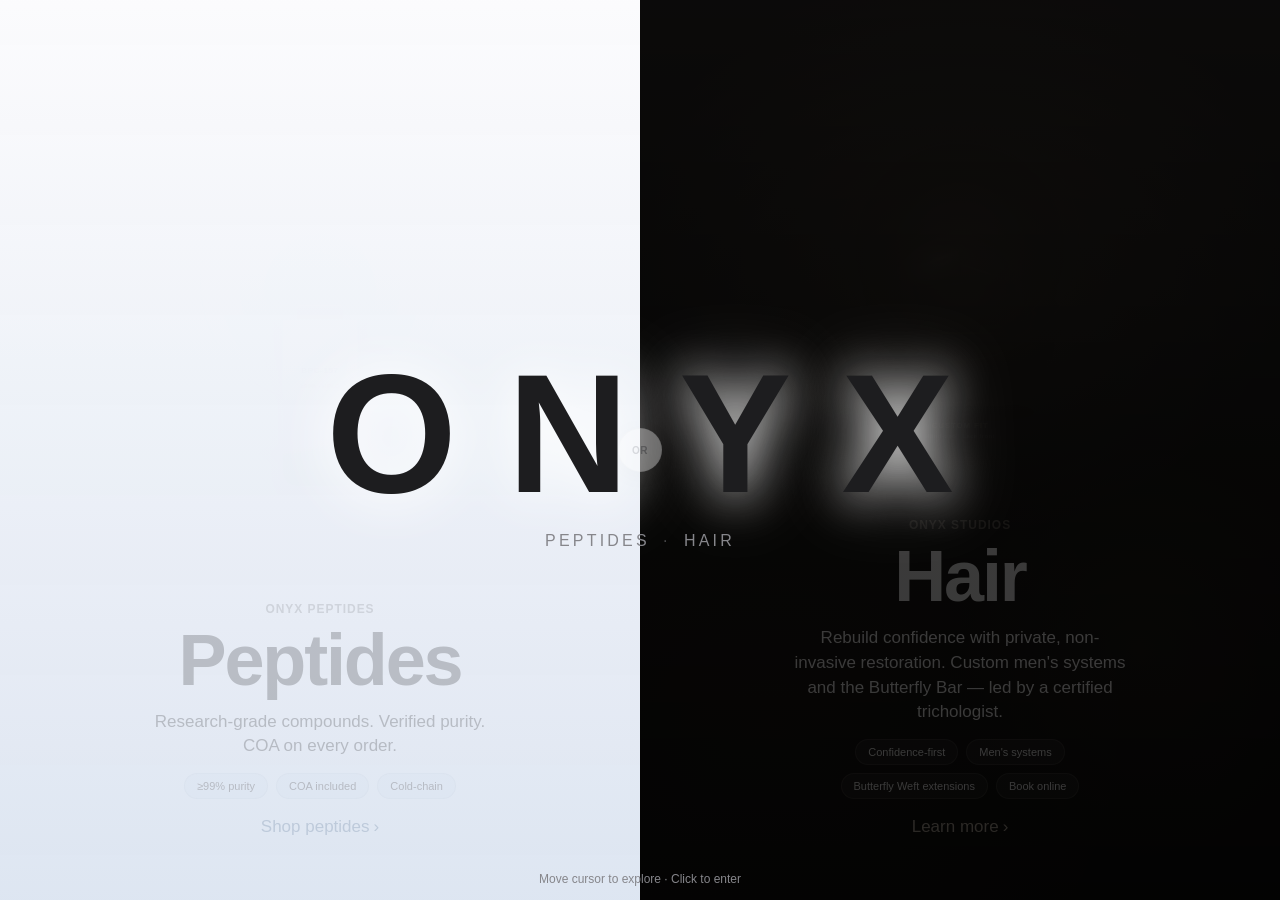
==== index.html @ 54f0aacf "Add files via upload" ====
<!DOCTYPE html>
<html lang="en">
<head>
  <meta charset="UTF-8">
  <meta name="viewport" content="width=device-width, initial-scale=1.0, viewport-fit=cover">
  <title>ONYX — Peptides &amp; Hair Restoration</title>
  <meta name="description" content="Choose your path — pharmaceutical-grade research peptides or private hair restoration at Onyx Studios.">
  <link rel="stylesheet" href="css/gateway.css?v=2">
  <link rel="stylesheet" href="css/mobile-device.css?v=1">
  <link rel="icon" href="data:image/svg+xml,<svg xmlns='http://www.w3.org/2000/svg' viewBox='0 0 100 100'><text y='.9em' font-size='90'>✦</text></svg>">
</head>
<body class="gateway-body">
  <main class="renova-gateway" id="renovaGateway">
    <a href="peptides.html" class="gateway-panel gateway-panel-peptides" data-side="peptides">
      <div class="gateway-panel-bg" aria-hidden="true"></div>
      <div class="gateway-panel-veil" aria-hidden="true"></div>

      <div class="gateway-stage">
        <div class="gateway-product gateway-product-vial">
          <div class="gp-glow gp-glow-blue"></div>
          <div class="gp-orbit gp-orbit-blue"></div>
          <div class="gp-float">
            <div class="gp-vial">
              <div class="gp-vial-cap"></div>
              <div class="gp-vial-body">
                <span class="gp-vial-label">BPC-157</span>
                <span class="gp-vial-sub">≥99% · HPLC</span>
                <div class="gp-vial-fill"></div>
              </div>
            </div>
            <div class="gp-vial gp-vial-ghost" aria-hidden="true">
              <div class="gp-vial-cap"></div>
              <div class="gp-vial-body"><div class="gp-vial-fill"></div></div>
            </div>
          </div>
          <div class="gp-pedestal"></div>
        </div>
      </div>

      <div class="gateway-panel-inner">
        <p class="gateway-eyebrow">ONYX Peptides</p>
        <h1 class="gateway-title">Peptides</h1>
        <p class="gateway-desc">Research-grade compounds. Verified purity. COA on every order.</p>
        <ul class="gateway-preview">
          <li>≥99% purity</li>
          <li>COA included</li>
          <li>Cold-chain</li>
        </ul>
        <span class="gateway-cta">Shop peptides <span class="gateway-cta-arrow">›</span></span>
      </div>
    </a>

    <a href="studios.html" class="gateway-panel gateway-panel-hair" data-side="hair">
      <div class="gateway-panel-bg" aria-hidden="true"></div>
      <div class="gateway-panel-veil" aria-hidden="true"></div>

      <div class="gateway-stage">
        <div class="gateway-product gateway-product-hair">
          <div class="gp-glow gp-glow-warm"></div>
          <div class="gp-orbit gp-orbit-warm"></div>
          <div class="gp-float">
            <div class="gp-hair-sculpt">
              <div class="gp-hs-aura" aria-hidden="true"></div>
              <div class="gp-hs-crown">
                <span class="gp-hs-part"></span>
                <span class="gp-hs-strand gp-hs-strand-1"></span>
                <span class="gp-hs-strand gp-hs-strand-2"></span>
                <span class="gp-hs-strand gp-hs-strand-3"></span>
                <span class="gp-hs-highlight"></span>
              </div>
              <div class="gp-hs-sheen"></div>
              <div class="gp-hs-fall">
                <span class="gp-hs-wave"></span>
              </div>
              <div class="gp-hs-lace"></div>
              <span class="gp-hs-label">Custom fit</span>
              <span class="gp-hs-sub">Hand-tied · Lace front</span>
            </div>
            <div class="gp-hair-sculpt gp-hair-sculpt-ghost" aria-hidden="true">
              <div class="gp-hs-crown">
                <span class="gp-hs-strand gp-hs-strand-1"></span>
              </div>
              <div class="gp-hs-fall"></div>
            </div>
          </div>
          <div class="gp-pedestal gp-pedestal-dark"></div>
        </div>
      </div>

      <div class="gateway-panel-inner">
        <p class="gateway-eyebrow">Onyx Studios</p>
        <h1 class="gateway-title">Hair</h1>
        <p class="gateway-desc">Rebuild confidence with private, non-invasive restoration. Custom men's systems and the Butterfly Bar — led by a certified trichologist.</p>
        <ul class="gateway-preview gateway-preview-hair">
          <li>Confidence-first</li>
          <li>Men's systems</li>
          <li>Butterfly Weft extensions</li>
          <li>Book online</li>
        </ul>
        <span class="gateway-cta">Learn more <span class="gateway-cta-arrow">›</span></span>
      </div>
    </a>
  </main>

  <div class="gateway-hero-center">
    <a href="index.html" class="gateway-logo-hero" aria-label="ONYX Home">ONYX</a>
    <p class="gateway-hero-sub">Peptides <span>·</span> Hair</p>
  </div>

  <div class="gateway-split-line" aria-hidden="true"></div>
  <div class="gateway-divider" aria-hidden="true"><span>or</span></div>
  <div class="gateway-swipe-cues" aria-hidden="true">
    <span class="gateway-swipe-cue gateway-swipe-cue-peptides">Peptides</span>
    <span class="gateway-swipe-cue gateway-swipe-cue-hair">Hair</span>
  </div>
  <p class="gateway-hint gateway-hint-desktop">Move cursor to explore · Click to enter</p>
  <p class="gateway-hint gateway-hint-touch">Swipe toward Peptides or Hair to open</p>

  <script src="js/gateway.js?v=2"></script>
</body>
</html>
---- css/gateway.css ----
/* Onyx gateway — Apple-style product picker */
*, *::before, *::after { box-sizing: border-box; margin: 0; padding: 0; }

html, body {
  height: 100%;
  overflow: hidden;
  overscroll-behavior: none;
}

body {
  font-family: -apple-system, BlinkMacSystemFont, "SF Pro Display", "Helvetica Neue", Arial, sans-serif;
  -webkit-font-smoothing: antialiased;
  background: #f5f5f7;
  color: #1d1d1f;
}

a { color: inherit; text-decoration: none; }
ul { list-style: none; }

:root {
  --ease-spring: cubic-bezier(0.34, 1.25, 0.64, 1);
  --ease-out: cubic-bezier(0.22, 1, 0.36, 1);
  --dur-panel: 0.75s;
  --blue: #0071e3;
  --hair-accent: #c9a87c;
}

/* ---- Center hero (main focus) — position driven by JS ---- */
.gateway-hero-center {
  position: fixed;
  left: 50%;
  top: 50%;
  transform: translate(-50%, -50%);
  z-index: 30;
  text-align: center;
  pointer-events: none;
  will-change: left, top, transform, opacity;
}

.gateway-hero-center.is-in-panel .gateway-logo-hero {
  pointer-events: none;
}

.gateway-logo-hero {
  display: block;
  pointer-events: auto;
  font-size: clamp(72px, 18vw, 168px);
  font-weight: 700;
  letter-spacing: 0.3em;
  text-indent: 0.3em;
  color: #1d1d1f;
  line-height: 1;
  text-shadow:
    0 2px 48px rgba(255, 255, 255, 0.95),
    0 0 80px rgba(255, 255, 255, 0.5);
  transition: letter-spacing 0.5s var(--ease-out), color 0.4s;
}

.gateway-logo-hero:hover {
  letter-spacing: 0.32em;
  text-indent: 0.32em;
}

.gateway-hero-sub {
  margin-top: 14px;
  font-size: clamp(13px, 1.6vw, 16px);
  font-weight: 500;
  letter-spacing: 0.2em;
  text-transform: uppercase;
  color: #86868b;
  transition: opacity 0.35s var(--ease-out), transform 0.45s var(--ease-out);
}

.gateway-hero-sub span {
  margin: 0 0.35em;
  opacity: 0.5;
}

.gateway-hero-center.is-in-hair .gateway-logo-hero {
  color: rgba(245, 245, 247, 0.55);
  text-shadow: 0 2px 32px rgba(0, 0, 0, 0.35);
}

/* ---- Split grid — width driven by --split via JS ---- */
.renova-gateway {
  --split: 0.5;
  --p-focus: 0;
  --h-focus: 0;
  --focus: 0;
  display: grid;
  grid-template-columns: 50fr 50fr;
  height: 100vh;
  height: 100dvh;
  width: 100%;
  touch-action: pan-x pan-y;
}

.renova-gateway.is-touch-ui {
  touch-action: none;
}

.renova-gateway.is-swiping,
.renova-gateway.is-navigating {
  touch-action: none;
}

.gateway-panel {
  position: relative;
  z-index: 1;
  display: flex;
  flex-direction: column;
  height: 100%;
  overflow: hidden;
  cursor: pointer;
  outline: none;
}

/* Panel backgrounds — product-profile palettes */
.gateway-panel-bg {
  position: absolute;
  inset: 0;
  transition: opacity 0.55s ease, filter 0.55s ease;
  overflow: hidden;
}

.gateway-panel-peptides .gateway-panel-bg {
  background: linear-gradient(180deg, #fbfbfd 0%, #f0f4fa 55%, #e8eef8 100%);
}

.gateway-panel-hair .gateway-panel-bg {
  background:
    radial-gradient(ellipse 90% 55% at 50% 28%, rgba(201, 168, 124, 0.1) 0%, transparent 58%),
    radial-gradient(ellipse 55% 45% at 78% 72%, rgba(90, 74, 58, 0.14) 0%, transparent 52%),
    linear-gradient(180deg, #2a2624 0%, #1d1b19 50%, #141210 100%);
}

.gateway-panel-hair .gateway-panel-bg::after {
  content: '';
  position: absolute;
  inset: 0;
  background: radial-gradient(circle at 20% 80%, rgba(201, 168, 124, 0.04) 0%, transparent 42%);
  pointer-events: none;
}

/* Tint veil — clears proportionally with cursor focus */
.gateway-panel-veil {
  position: absolute;
  inset: 0;
  z-index: 6;
  pointer-events: none;
}

.gateway-panel-peptides .gateway-panel-veil {
  background: linear-gradient(180deg, rgba(251, 251, 253, 0.94) 0%, rgba(220, 228, 240, 0.9) 100%);
}

.gateway-panel-hair .gateway-panel-veil {
  background: linear-gradient(180deg, rgba(0, 0, 0, 0.72) 0%, rgba(0, 0, 0, 0.82) 100%);
}

/* Panel reveal — proportional to cursor position */
.gateway-panel-peptides .gateway-panel-veil {
  opacity: calc(1 - var(--p-focus, 0) + var(--h-focus, 0) * 0.92);
  transition: opacity 0.22s ease-out;
}

.gateway-panel-hair .gateway-panel-veil {
  opacity: calc(1 - var(--h-focus, 0) + var(--p-focus, 0) * 0.92);
  transition: opacity 0.22s ease-out;
}

.gateway-panel-peptides .gateway-stage,
.gateway-panel-peptides .gateway-panel-inner {
  opacity: calc(0.22 + 0.78 * var(--p-focus, 0));
  filter: saturate(calc(0.3 + 0.7 * var(--p-focus, 0))) blur(calc(0.6px * (1 - var(--p-focus, 0))));
  transition: opacity 0.18s ease-out, filter 0.22s ease-out, transform 0.22s var(--ease-out);
}

.gateway-panel-hair .gateway-stage,
.gateway-panel-hair .gateway-panel-inner {
  opacity: calc(0.22 + 0.78 * var(--h-focus, 0));
  filter: saturate(calc(0.3 + 0.7 * var(--h-focus, 0))) blur(calc(0.6px * (1 - var(--h-focus, 0))));
  transition: opacity 0.18s ease-out, filter 0.22s ease-out, transform 0.22s var(--ease-out);
}

.gateway-panel-peptides .gateway-panel-inner {
  transform: translateY(calc(-6px * var(--p-focus, 0)));
}

.gateway-panel-hair .gateway-panel-inner {
  transform: translateY(calc(-6px * var(--h-focus, 0)));
}

/* ---- Product stage (Apple hero placement) ---- */
.gateway-stage {
  position: relative;
  flex: 1;
  display: flex;
  align-items: center;
  justify-content: center;
  min-height: 0;
  padding: 48px 24px 0;
  z-index: 2;
}

.gateway-product {
  position: relative;
  width: min(320px, 70%);
  height: min(340px, 55vh);
  display: flex;
  align-items: flex-end;
  justify-content: center;
  will-change: transform, opacity;
}

.gateway-panel-peptides .gateway-product {
  opacity: calc(0.55 + 0.45 * var(--p-focus, 0));
  transition: opacity 0.2s ease-out;
}

.gateway-panel-hair .gateway-product {
  opacity: calc(0.55 + 0.45 * var(--h-focus, 0));
  transition: opacity 0.2s ease-out;
}

/* Glow + orbit */
.gp-glow {
  position: absolute;
  left: 50%;
  top: 42%;
  transform: translate(-50%, -50%);
  width: 260px;
  height: 260px;
  border-radius: 50%;
  pointer-events: none;
  transition: transform 0.6s var(--ease-spring), opacity 0.4s;
}

.gp-glow-blue {
  background: radial-gradient(circle, rgba(0, 113, 227, 0.18) 0%, transparent 68%);
}

.gp-glow-warm {
  background: radial-gradient(circle, rgba(201, 168, 124, 0.2) 0%, rgba(90, 74, 58, 0.08) 40%, transparent 72%);
}

.gp-orbit {
  position: absolute;
  left: 50%;
  top: 40%;
  transform: translate(-50%, -50%);
  width: 240px;
  height: 240px;
  border-radius: 50%;
  pointer-events: none;
  transition: transform 0.8s var(--ease-out), opacity 0.4s;
}

.gp-orbit-blue {
  border: 1px solid rgba(0, 113, 227, 0.1);
}

.gp-orbit-warm {
  border: 1px solid rgba(201, 168, 124, 0.14);
}

.gateway-product-hair .gp-orbit-warm::after {
  content: '';
  position: absolute;
  inset: 18px;
  border-radius: 50%;
  border: 1px solid rgba(201, 168, 124, 0.06);
}

.is-panel-hot .gp-orbit {
  animation: gpSpin 24s linear infinite;
}

@keyframes gpSpin {
  to { transform: translate(-50%, -50%) rotate(360deg); }
}

.gp-float {
  position: relative;
  z-index: 2;
  animation: gpFloat 5s ease-in-out infinite;
}

.is-panel-hot .gp-float {
  animation-duration: 4s;
}

@keyframes gpFloat {
  0%, 100% { transform: translateY(0); }
  50% { transform: translateY(-14px); }
}

/* Pedestal shadow — Apple product stand */
.gp-pedestal {
  position: absolute;
  bottom: 8%;
  left: 50%;
  transform: translateX(-50%);
  width: 55%;
  height: 12px;
  border-radius: 50%;
  background: radial-gradient(ellipse, rgba(0, 0, 0, 0.14) 0%, transparent 72%);
  filter: blur(4px);
  transition: transform 0.6s var(--ease-spring), opacity 0.4s;
}

.gp-pedestal-dark {
  background: radial-gradient(ellipse, rgba(0, 0, 0, 0.55) 0%, transparent 72%);
}

.is-panel-hot .gp-pedestal {
  transform: translateX(-50%) scale(1.15);
}

/* ---- Peptide vial product ---- */
.gp-vial {
  position: relative;
  margin: 0 auto;
}

.gp-vial-cap {
  width: 46px;
  height: 14px;
  margin: 0 auto;
  border-radius: 4px 4px 0 0;
  background: linear-gradient(180deg, #e8e8ed, #b8b8be);
  box-shadow: inset 0 1px 0 rgba(255, 255, 255, 0.8);
}

.gp-vial-body {
  position: relative;
  width: 76px;
  height: 168px;
  margin: 0 auto;
  border-radius: 0 0 14px 14px;
  background: linear-gradient(135deg, rgba(255, 255, 255, 0.97), rgba(245, 248, 255, 0.85));
  border: 1px solid rgba(0, 0, 0, 0.06);
  box-shadow:
    0 24px 48px rgba(0, 50, 120, 0.12),
    0 8px 20px rgba(0, 0, 0, 0.06),
    inset 0 1px 0 rgba(255, 255, 255, 1);
  overflow: hidden;
}

.gp-vial-label {
  position: absolute;
  top: 28%;
  left: 50%;
  transform: translateX(-50%);
  font-size: 8px;
  font-weight: 700;
  letter-spacing: 0.08em;
  color: var(--blue);
  white-space: nowrap;
}

.gp-vial-sub {
  position: absolute;
  top: 38%;
  left: 50%;
  transform: translateX(-50%);
  font-size: 6px;
  font-weight: 600;
  letter-spacing: 0.04em;
  color: #86868b;
  white-space: nowrap;
}

.gp-vial-fill {
  position: absolute;
  bottom: 0;
  left: 0;
  right: 0;
  height: 52%;
  background: linear-gradient(180deg, rgba(0, 113, 227, 0.25), rgba(0, 113, 227, 0.55));
  border-radius: 0 0 13px 13px;
}

.gp-vial-ghost {
  position: absolute;
  top: 12px;
  right: -48px;
  transform: scale(0.72) rotate(8deg);
  opacity: 0.45;
  filter: blur(0.3px);
}

/* ---- Hair sculpt (CSS — blends into dark panel like vial on light) ---- */
.gp-hair-sculpt {
  position: relative;
  width: 176px;
  height: 210px;
  margin: 0 auto;
  transition: transform 0.65s var(--ease-spring);
}

.is-panel-hot .gp-hair-sculpt:not(.gp-hair-sculpt-ghost) {
  transform: translateY(-8px);
}

.gp-hs-aura {
  position: absolute;
  left: 50%;
  top: 42%;
  width: 200px;
  height: 160px;
  transform: translate(-50%, -50%);
  border-radius: 50%;
  background: radial-gradient(ellipse, rgba(201, 168, 124, 0.08) 0%, transparent 68%);
  pointer-events: none;
}

.gp-hs-crown {
  position: relative;
  z-index: 2;
  width: 136px;
  height: 100px;
  margin: 0 auto;
  border-radius: 50% 50% 46% 46% / 58% 58% 42% 42%;
  background:
    radial-gradient(ellipse 70% 50% at 28% 20%, rgba(201, 168, 124, 0.26) 0%, transparent 55%),
    radial-gradient(ellipse 55% 40% at 72% 28%, rgba(120, 95, 70, 0.18) 0%, transparent 60%),
    radial-gradient(ellipse 100% 90% at 50% 55%, rgba(74, 60, 48, 0.42) 0%, rgba(42, 34, 28, 0.2) 50%, transparent 94%);
  box-shadow: 0 22px 48px rgba(0, 0, 0, 0.14);
  overflow: visible;
}

.gp-hs-part {
  position: absolute;
  top: 14%;
  left: 50%;
  width: 1px;
  height: 42%;
  transform: translateX(-50%);
  background: linear-gradient(180deg, rgba(0, 0, 0, 0.28) 0%, rgba(0, 0, 0, 0.08) 70%, transparent 100%);
  opacity: 0.55;
}

.gp-hs-strand {
  position: absolute;
  border-radius: 50%;
  pointer-events: none;
}

.gp-hs-strand-1 {
  top: 22%;
  left: 18%;
  width: 48px;
  height: 3px;
  background: linear-gradient(90deg, transparent, rgba(201, 168, 124, 0.22), transparent);
  transform: rotate(-22deg);
}

.gp-hs-strand-2 {
  top: 34%;
  right: 16%;
  width: 56px;
  height: 2px;
  background: linear-gradient(90deg, transparent, rgba(255, 255, 255, 0.1), transparent);
  transform: rotate(18deg);
}

.gp-hs-strand-3 {
  top: 48%;
  left: 22%;
  width: 64px;
  height: 2px;
  background: linear-gradient(90deg, transparent, rgba(90, 74, 58, 0.35), transparent);
  transform: rotate(-8deg);
}

.gp-hs-highlight {
  position: absolute;
  top: 12%;
  left: 22%;
  width: 44px;
  height: 22px;
  border-radius: 50%;
  background: radial-gradient(ellipse, rgba(255, 255, 255, 0.16) 0%, transparent 72%);
  transform: rotate(-14deg);
}

.gp-hs-sheen {
  position: absolute;
  z-index: 3;
  top: 20px;
  left: 30px;
  width: 58px;
  height: 30px;
  border-radius: 50%;
  background: radial-gradient(ellipse, rgba(255, 255, 255, 0.15) 0%, transparent 72%);
  transform: rotate(-16deg);
  pointer-events: none;
}

.gp-hs-fall {
  position: relative;
  z-index: 1;
  width: 122px;
  height: 92px;
  margin: -20px auto 0;
  border-radius: 0 0 50% 50% / 0 0 62% 62%;
  background:
    linear-gradient(180deg, rgba(61, 50, 40, 0.32) 0%, rgba(42, 34, 28, 0.16) 40%, transparent 100%);
  filter: blur(0.5px);
  overflow: visible;
}

.gp-hs-wave {
  position: absolute;
  left: 50%;
  top: 18%;
  width: 80%;
  height: 2px;
  transform: translateX(-50%);
  border-radius: 50%;
  background: linear-gradient(90deg, transparent, rgba(201, 168, 124, 0.2), transparent);
  opacity: 0.7;
}

.gp-hs-fall::before,
.gp-hs-fall::after {
  content: '';
  position: absolute;
  bottom: 10px;
  width: 40px;
  height: 76px;
  border-radius: 50%;
  background: linear-gradient(180deg, rgba(90, 74, 58, 0.24) 0%, rgba(61, 50, 40, 0.08) 45%, transparent 90%);
}

.gp-hs-fall::before {
  left: 6px;
  transform: rotate(8deg);
}

.gp-hs-fall::after {
  right: 6px;
  transform: rotate(-8deg);
}

.gp-hs-lace {
  position: relative;
  z-index: 2;
  width: 108px;
  height: 6px;
  margin: -6px auto 0;
  border-radius: 50%;
  background: linear-gradient(180deg, rgba(201, 168, 124, 0.35), rgba(90, 74, 58, 0.15));
  opacity: 0.55;
  filter: blur(0.3px);
}

.gp-hs-lace::after {
  content: '';
  position: absolute;
  inset: 1px 10px;
  border-radius: 50%;
  border: 1px solid rgba(255, 255, 255, 0.06);
}

.gp-hs-label {
  display: block;
  margin-top: 14px;
  font-size: 8px;
  font-weight: 700;
  letter-spacing: 0.1em;
  text-transform: uppercase;
  text-align: center;
  color: var(--hair-accent);
  opacity: 0.85;
}

.gp-hs-sub {
  display: block;
  margin-top: 3px;
  font-size: 6px;
  font-weight: 600;
  letter-spacing: 0.06em;
  text-align: center;
  color: rgba(245, 245, 247, 0.45);
}

.gp-hair-sculpt-ghost {
  position: absolute;
  top: 14px;
  right: -50px;
  transform: scale(0.7) rotate(10deg);
  opacity: 0.34;
  filter: blur(0.5px);
  pointer-events: none;
}

.gp-hair-sculpt-ghost .gp-hs-crown {
  background:
    radial-gradient(ellipse 100% 90% at 50% 55%, rgba(61, 50, 40, 0.38) 0%, transparent 84%);
  box-shadow: none;
}

.gp-hair-sculpt-ghost .gp-hs-strand-1 {
  opacity: 0.5;
}

.gp-hair-sculpt-ghost .gp-hs-fall {
  opacity: 0.55;
}

.is-panel-hot .gp-hs-crown {
  background:
    radial-gradient(ellipse 70% 50% at 28% 20%, rgba(201, 168, 124, 0.32) 0%, transparent 55%),
    radial-gradient(ellipse 55% 40% at 72% 28%, rgba(120, 95, 70, 0.22) 0%, transparent 60%),
    radial-gradient(ellipse 100% 90% at 50% 55%, rgba(74, 60, 48, 0.48) 0%, rgba(42, 34, 28, 0.22) 50%, transparent 94%);
}

.is-panel-hot .gp-hs-lace {
  opacity: 0.72;
}

/* ---- Copy block (Apple product card) ---- */
.gateway-panel-inner {
  position: relative;
  z-index: 7;
  padding: 16px clamp(24px, 5vw, 56px) clamp(36px, 7vh, 64px);
  text-align: center;
}

.gateway-panel-peptides .gateway-panel-inner { color: #1d1d1f; }
.gateway-panel-hair .gateway-panel-inner { color: #f5f5f7; }

.gateway-panel-peptides .gateway-title {
  font-size: clamp(40px, calc(6vw + 1vw * var(--p-focus, 0)), 72px);
  opacity: calc(1 - 0.5 * var(--h-focus, 0));
}

.gateway-panel-hair .gateway-title {
  font-size: clamp(40px, calc(6vw + 1vw * var(--h-focus, 0)), 72px);
  opacity: calc(1 - 0.5 * var(--p-focus, 0));
}

.gateway-panel-peptides .gateway-desc,
.gateway-panel-peptides .gateway-preview,
.gateway-panel-peptides .gateway-cta {
  opacity: calc(1 - var(--h-focus, 0));
  transform: translateY(calc(12px * var(--h-focus, 0)));
}

.gateway-panel-hair .gateway-desc,
.gateway-panel-hair .gateway-preview,
.gateway-panel-hair .gateway-cta {
  opacity: calc(1 - var(--p-focus, 0));
  transform: translateY(calc(12px * var(--p-focus, 0)));
}

.gateway-panel-peptides .gateway-cta-arrow {
  transform: translateX(calc(5px * var(--p-focus, 0)));
}

.gateway-panel-hair .gateway-cta-arrow {
  transform: translateX(calc(5px * var(--h-focus, 0)));
}

.gateway-eyebrow {
  font-size: 12px;
  font-weight: 600;
  letter-spacing: 0.08em;
  text-transform: uppercase;
  opacity: 0.55;
  margin-bottom: 8px;
}

.gateway-title {
  font-weight: 700;
  letter-spacing: -0.03em;
  line-height: 1;
  margin-bottom: 0;
}

.gateway-desc {
  font-size: clamp(14px, 1.6vw, 17px);
  line-height: 1.45;
  opacity: 0.72;
  max-width: 340px;
  margin: 14px auto 14px;
}

.gateway-preview {
  display: flex;
  flex-wrap: wrap;
  justify-content: center;
  gap: 8px;
  margin-bottom: 18px;
}

.gateway-preview li {
  font-size: 11px;
  font-weight: 500;
  padding: 6px 12px;
  border-radius: 980px;
  transition: transform 0.4s var(--ease-spring), background 0.3s;
}

.gateway-panel-peptides .gateway-preview li {
  background: rgba(0, 113, 227, 0.08);
  color: #1d1d1f;
  border: 1px solid rgba(0, 113, 227, 0.12);
}

.gateway-panel-hair .gateway-preview li {
  background: rgba(255, 255, 255, 0.06);
  color: #f5f5f7;
  border: 1px solid rgba(201, 168, 124, 0.16);
}

.gateway-panel-hair .gateway-eyebrow {
  color: rgba(201, 168, 124, 0.75);
  opacity: calc(0.55 + 0.45 * var(--h-focus, 0));
}

.gateway-preview-hair {
  max-width: 360px;
  margin-left: auto;
  margin-right: auto;
}

.gateway-cta {
  display: inline-flex;
  align-items: center;
  gap: 4px;
  font-size: 17px;
  font-weight: 500;
  transition: gap 0.35s var(--ease-spring), color 0.3s;
}

.gateway-panel-peptides .gateway-cta { color: var(--blue); }
.gateway-panel-hair .gateway-cta { color: var(--hair-accent); }

.gateway-cta-arrow {
  display: inline-block;
  transition: transform 0.35s var(--ease-spring);
}

.gateway-panel-peptides .gateway-preview li {
  transform: scale(calc(1 + 0.04 * var(--p-focus, 0)));
}

.gateway-panel-hair .gateway-preview li {
  transform: scale(calc(1 + 0.04 * var(--h-focus, 0)));
}

.gateway-preview-hair li:nth-child(1) { transition-delay: calc(0.05s * var(--h-focus, 0)); }
.gateway-preview-hair li:nth-child(2) { transition-delay: calc(0.09s * var(--h-focus, 0)); }
.gateway-preview-hair li:nth-child(3) { transition-delay: calc(0.13s * var(--h-focus, 0)); }
.gateway-preview-hair li:nth-child(4) { transition-delay: calc(0.17s * var(--h-focus, 0)); }

/* Divider + split */
.gateway-split-line {
  position: fixed;
  left: 50%;
  top: 12%;
  bottom: 12%;
  width: 1px;
  background: rgba(0, 0, 0, 0.06);
  z-index: 28;
  pointer-events: none;
  transform: translateX(-50%);
  will-change: left, top;
}

.gateway-divider {
  position: fixed;
  left: 50%;
  top: 50%;
  transform: translate(-50%, -50%);
  z-index: 29;
  pointer-events: none;
  width: 44px;
  height: 44px;
  border-radius: 50%;
  background: #fff;
  color: #86868b;
  font-size: 10px;
  font-weight: 700;
  text-transform: uppercase;
  letter-spacing: 0.06em;
  display: flex;
  align-items: center;
  justify-content: center;
  box-shadow: 0 4px 24px rgba(0, 0, 0, 0.1);
  border: 1px solid rgba(0, 0, 0, 0.06);
  opacity: 0.35;
  will-change: left, opacity, transform;
}

.gateway-hint {
  position: fixed;
  bottom: 20px;
  left: 50%;
  transform: translateX(-50%);
  z-index: 31;
  font-size: 12px;
  color: #86868b;
  pointer-events: none;
  transition: opacity 0.35s;
  max-width: min(92vw, 360px);
  text-align: center;
}

.gateway-hint-touch {
  display: none;
}

.gateway-swipe-cues {
  display: none;
}

.renova-gateway.is-tracking ~ .gateway-hint,
.renova-gateway.is-swiping ~ .gateway-hint,
.renova-gateway.is-navigating ~ .gateway-hint {
  opacity: 0;
}

.renova-gateway.is-navigating {
  pointer-events: none;
}

.renova-gateway.is-navigating .gateway-panel {
  transition: opacity 0.45s var(--ease-out), filter 0.45s var(--ease-out);
}

.renova-gateway.is-navigating-peptides .gateway-panel-hair,
.renova-gateway.is-navigating-hair .gateway-panel-peptides {
  opacity: 0.15;
  filter: blur(2px);
}

/* ---- Touch phones & tablets ---- */
@media (max-width: 1024px), (hover: none) and (pointer: coarse) {
  .gateway-hint-desktop {
    display: none;
  }

  .gateway-hint-touch {
    display: block;
  }

  .gateway-swipe-cues {
    display: flex;
    position: fixed;
    inset: 0;
    z-index: 27;
    pointer-events: none;
    flex-direction: column;
    justify-content: space-between;
    padding: calc(18px + env(safe-area-inset-top, 0px)) 20px calc(52px + env(safe-area-inset-bottom, 0px));
    transition: opacity 0.35s;
  }

  .gateway-swipe-cue {
    align-self: center;
    font-size: 10px;
    font-weight: 700;
    letter-spacing: 0.14em;
    text-transform: uppercase;
    color: rgba(134, 134, 139, 0.72);
    padding: 8px 14px;
    border-radius: 980px;
    background: rgba(255, 255, 255, 0.72);
    border: 1px solid rgba(0, 0, 0, 0.06);
    backdrop-filter: blur(8px);
    -webkit-backdrop-filter: blur(8px);
  }

  .gateway-swipe-cue-hair {
    color: rgba(201, 168, 124, 0.95);
    background: rgba(20, 18, 16, 0.55);
    border-color: rgba(201, 168, 124, 0.18);
  }

  .renova-gateway.is-tracking ~ .gateway-swipe-cues,
  .renova-gateway.is-swiping ~ .gateway-swipe-cues,
  .renova-gateway.is-navigating ~ .gateway-swipe-cues {
    opacity: 0;
  }
}

@media (min-width: 769px) and (max-width: 1024px) {
  .gateway-swipe-cues {
    flex-direction: row;
    align-items: center;
    padding-left: calc(16px + env(safe-area-inset-left, 0px));
    padding-right: calc(16px + env(safe-area-inset-right, 0px));
    padding-top: 0;
    padding-bottom: calc(48px + env(safe-area-inset-bottom, 0px));
  }

  .gateway-swipe-cue-peptides {
    align-self: center;
    margin-right: auto;
  }

  .gateway-swipe-cue-hair {
    align-self: center;
    margin-left: auto;
  }
}

/* ---- Mobile ---- */
@media (max-width: 768px) {
  .renova-gateway {
    grid-template-columns: 1fr !important;
    grid-template-rows: 50fr 50fr;
  }

  .gateway-hero-center {
    width: 100%;
    padding: 0 20px;
  }

  .gateway-logo-hero {
    font-size: clamp(48px, 14vw, 88px);
    letter-spacing: 0.22em;
    text-indent: 0.22em;
  }

  .gateway-hero-sub {
    margin-top: 10px;
    font-size: 11px;
    letter-spacing: 0.16em;
  }

  .gateway-stage { padding-top: 56px; }

  .gateway-divider {
    width: 36px;
    height: 36px;
    font-size: 9px;
    left: 50% !important;
  }

  .gateway-hint {
    font-size: 11px;
    bottom: 14px;
    padding: 0 16px;
    text-align: center;
  }

  .gateway-split-line {
    left: 10%;
    right: 10%;
    top: 50%;
    width: auto;
    height: 1px;
    transform: translateY(-50%);
  }

  .gp-hair-sculpt {
    transform: scale(0.92);
    transform-origin: center bottom;
  }

  .is-panel-hot .gp-hair-sculpt:not(.gp-hair-sculpt-ghost) {
    transform: scale(0.92) translateY(-6px);
  }

  .gateway-preview-hair {
    max-width: 300px;
    gap: 6px;
  }

  .gateway-preview-hair li {
    font-size: 10px;
    padding: 5px 10px;
  }
}

@media (prefers-reduced-motion: reduce) {
  *, *::before, *::after {
    animation-duration: 0.01ms !important;
    transition-duration: 0.2s !important;
  }
}
---- css/mobile-device.css ----
/* ONYX — iPhone & iPad polish (safe areas, touch, layout) */

:root {
  --safe-top: env(safe-area-inset-top, 0px);
  --safe-right: env(safe-area-inset-right, 0px);
  --safe-bottom: env(safe-area-inset-bottom, 0px);
  --safe-left: env(safe-area-inset-left, 0px);
}

html {
  -webkit-text-size-adjust: 100%;
  text-size-adjust: 100%;
}

body {
  overflow-x: clip;
}

.global-nav {
  padding-top: var(--safe-top);
}

.global-nav .nav-content {
  padding-left: max(22px, var(--safe-left));
  padding-right: max(22px, var(--safe-right));
}

.nav-links.mobile-open {
  top: calc(var(--nav-height) + var(--safe-top));
  padding-bottom: calc(20px + var(--safe-bottom));
  max-height: calc(100dvh - var(--nav-height) - var(--safe-top));
  overflow-y: auto;
  -webkit-overflow-scrolling: touch;
}

.nav-links.mobile-open a,
.nav-hamburger {
  min-height: 44px;
  display: inline-flex;
  align-items: center;
}

.admin-topbar {
  padding-top: calc(10px + var(--safe-top));
  padding-left: max(16px, var(--safe-left));
  padding-right: max(16px, var(--safe-right));
}

.admin-main {
  padding-bottom: calc(40px + var(--safe-bottom));
}

.admin-login-card {
  margin: max(24px, var(--safe-top)) auto max(24px, var(--safe-bottom));
}

.gateway-body {
  min-height: 100dvh;
  height: 100dvh;
}

.renova-gateway {
  min-height: 100dvh;
  height: 100dvh;
}

.gateway-hint {
  bottom: calc(14px + var(--safe-bottom));
}

/* Prevent iOS zoom on input focus */
@media (max-width: 834px) {
  input,
  select,
  textarea,
  .form-field input,
  .form-field select,
  .form-field textarea {
    font-size: 16px !important;
  }
}

/* Touch-friendly controls */
@media (hover: none) and (pointer: coarse) {
  .btn-primary,
  .btn-secondary,
  .admin-nav-item,
  .studio-pos-tab,
  .studio-line-switch-btn,
  .studio-client-tabs .studio-pos-tab,
  .studio-book-line-btn,
  .studio-glass-btn,
  .admin-order-card,
  .studio-client-card,
  .studio-pos-service-card,
  .studio-family-card {
    min-height: 44px;
  }

  .studio-cal-cell,
  .studio-cal-v2-slot {
    min-height: 44px;
  }
}

/* ——— iPad & large phones (≤834px) ——— */
@media (max-width: 834px) {
  .studios-page .studio-hero {
    padding-top: calc(var(--studio-stack-sm) + 8px);
  }

  .studio-line-switch-wrap {
    padding-left: max(var(--studio-gutter), var(--safe-left));
    padding-right: max(var(--studio-gutter), var(--safe-right));
  }

  .studio-line-switch-track {
    width: 100%;
    max-width: none;
  }

  .studio-line-switch-btn {
    padding: 10px 8px;
    font-size: 10px;
    min-height: 40px;
  }

  .hero-ctas {
    width: 100%;
    align-items: stretch;
  }

  .hero-ctas .btn-primary,
  .hero-ctas .link-cta {
    width: 100%;
    justify-content: center;
    text-align: center;
  }

  .studio-portal-grid {
    grid-template-columns: 1fr;
  }

  .studio-portal-dash-head,
  .studio-portal-program-card-head {
    flex-direction: column;
    align-items: stretch;
  }

  .studio-portal-program-head-badges {
    flex-direction: row;
    flex-wrap: wrap;
    align-items: center;
    justify-content: flex-start;
  }

  .studio-portal-root,
  .studio-book-root {
    padding-left: max(0px, var(--safe-left));
    padding-right: max(0px, var(--safe-right));
  }

  .studio-book-root {
    padding-bottom: var(--safe-bottom);
  }

  .studio-client-layout .admin-order-list {
    max-height: 42vh;
  }

  .studio-client-detail-head {
    flex-direction: column;
    align-items: stretch;
  }

  .studio-client-detail-actions {
    width: 100%;
    display: flex;
    flex-wrap: wrap;
    gap: 8px;
  }

  .studio-client-detail-actions .btn-primary,
  .studio-client-detail-actions .btn-secondary {
    flex: 1 1 auto;
    min-width: 120px;
  }

  .studio-client-tabs {
    flex-wrap: nowrap;
    overflow-x: auto;
    -webkit-overflow-scrolling: touch;
    scrollbar-width: none;
    padding-bottom: 4px;
    margin-left: -4px;
    margin-right: -4px;
    padding-left: 4px;
    padding-right: 4px;
  }

  .studio-client-tabs::-webkit-scrollbar {
    display: none;
  }

  .studio-client-tabs .studio-pos-tab {
    flex-shrink: 0;
  }

  .studio-pos-subnav,
  .studio-settings-subnav,
  .crm-subnav {
    flex-wrap: nowrap;
    overflow-x: auto;
    -webkit-overflow-scrolling: touch;
    scrollbar-width: none;
    padding-bottom: 4px;
  }

  .studio-pos-subnav::-webkit-scrollbar,
  .studio-settings-subnav::-webkit-scrollbar {
    display: none;
  }

  .studio-cal-grid-wrap,
  .studio-cal-grid-full {
    max-height: min(62vh, calc(100dvh - 220px));
    overflow-x: auto;
    overflow-y: auto;
    -webkit-overflow-scrolling: touch;
    border-radius: var(--radius-md);
    border: 1px solid var(--apple-gray-2);
  }

  .studio-cal-toolbar {
    flex-wrap: wrap;
    gap: 8px;
  }

  .studio-cal-toolbar-right {
    width: 100%;
    justify-content: flex-start;
  }

  .studio-glass-wizard {
    padding: max(12px, var(--safe-top)) max(12px, var(--safe-right)) max(12px, var(--safe-bottom)) max(12px, var(--safe-left));
    align-items: flex-end;
  }

  .studio-glass-wizard-panel,
  .studio-program-modal-panel.studio-glass-panel {
    width: 100%;
    max-width: none;
    max-height: min(92dvh, calc(100dvh - var(--safe-top) - 24px));
    border-radius: 20px 20px 0 0;
  }

  .studio-glass-wizard-panel-wide {
    max-width: none;
  }

  .admin-split,
  .studio-cloud-panel {
    margin-top: 16px;
  }

  .business-mode-switch {
    width: 100%;
    max-width: 280px;
    margin: 0 auto;
  }
}

/* ——— iPhone (≤480px) ——— */
@media (max-width: 480px) {
  .studio-pos-service-grid {
    grid-template-columns: 1fr;
  }

  .studio-pos-kpi-grid,
  .studio-pos-kpi-grid-ops,
  .studio-client-stats {
    grid-template-columns: 1fr;
  }

  .studio-family-grid {
    grid-template-columns: 1fr;
  }

  .studio-program-adjust-grid,
  .studio-client-program-adjust-grid {
    grid-template-columns: 1fr;
  }

  .studio-portal-card,
  .studio-portal-dashboard {
    padding: 20px 16px;
    border-radius: 16px;
  }

  .admin-topbar-meta {
    display: none;
  }

  .admin-topbar-right {
    gap: 8px;
  }

  .studio-book-progress {
    gap: 4px;
  }

  .studio-book-progress li {
    flex: 1;
    min-width: 0;
    font-size: 8px;
  }

  .studio-inquire-row,
  .studio-glass-fields {
    grid-template-columns: 1fr !important;
  }

  .nav-actions .nav-cta-btn {
    display: none;
  }

  .nav-links.mobile-open .nav-cta-inline {
    display: flex;
    margin-top: 8px;
  }
}

/* ——— iPad landscape / small laptops ——— */
@media (min-width: 835px) and (max-width: 1100px) {
  .studio-pos-layout {
    grid-template-columns: 1fr 280px;
    gap: 16px;
  }

  .studio-cal-v2 {
    min-width: 520px;
  }

  .admin-main {
    padding-left: max(20px, var(--safe-left));
    padding-right: max(20px, var(--safe-right));
  }
}
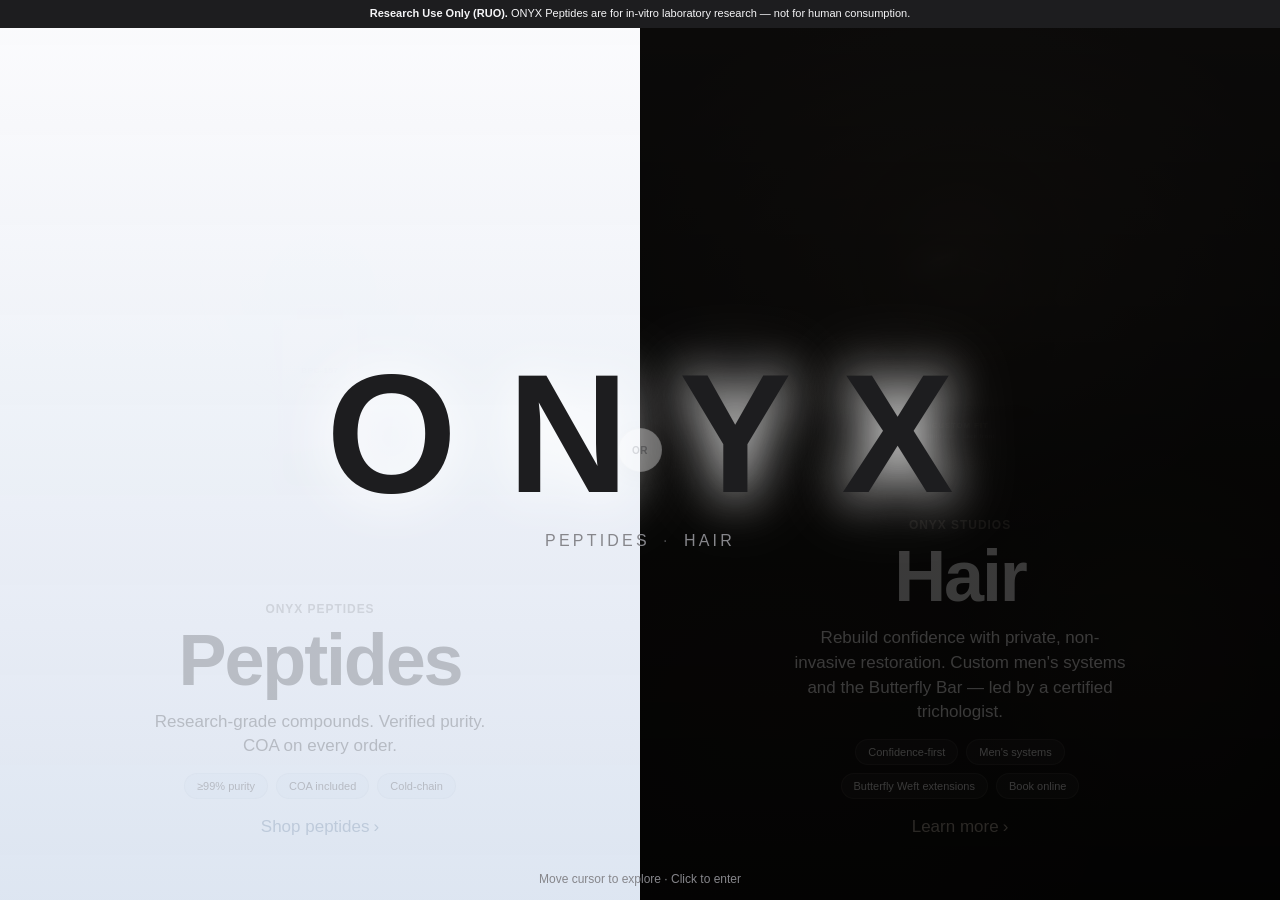
==== commit 1183d537: "Add files via upload" ====
--- a/index.html
+++ b/index.html
@@ -3,13 +3,16 @@
 <head>
   <meta charset="UTF-8">
   <meta name="viewport" content="width=device-width, initial-scale=1.0, viewport-fit=cover">
-  <title>ONYX — Peptides &amp; Hair Restoration</title>
-  <meta name="description" content="Choose your path — pharmaceutical-grade research peptides or private hair restoration at Onyx Studios.">
-  <link rel="stylesheet" href="css/gateway.css?v=2">
+  <title>ONYX — Peptides &amp; Studios</title>
+  <meta name="description" content="Choose your path — high-purity research peptides (RUO) or private hair restoration at Onyx Studios.">
+  <link rel="stylesheet" href="css/gateway.css?v=7">
   <link rel="stylesheet" href="css/mobile-device.css?v=1">
   <link rel="icon" href="data:image/svg+xml,<svg xmlns='http://www.w3.org/2000/svg' viewBox='0 0 100 100'><text y='.9em' font-size='90'>✦</text></svg>">
 </head>
 <body class="gateway-body">
+  <div class="ruo-banner gateway-ruo" role="note">
+    <strong>Research Use Only (RUO).</strong> ONYX Peptides are for in-vitro laboratory research — not for human consumption.
+  </div>
   <main class="renova-gateway" id="renovaGateway">
     <a href="peptides.html" class="gateway-panel gateway-panel-peptides" data-side="peptides">
       <div class="gateway-panel-bg" aria-hidden="true"></div>
@@ -110,12 +113,12 @@
   <div class="gateway-split-line" aria-hidden="true"></div>
   <div class="gateway-divider" aria-hidden="true"><span>or</span></div>
   <div class="gateway-swipe-cues" aria-hidden="true">
-    <span class="gateway-swipe-cue gateway-swipe-cue-peptides">Peptides</span>
-    <span class="gateway-swipe-cue gateway-swipe-cue-hair">Hair</span>
+    <span class="gateway-swipe-cue gateway-swipe-cue-hair">Swipe up · Hair</span>
+    <span class="gateway-swipe-cue gateway-swipe-cue-peptides">Swipe down · Peptides</span>
   </div>
   <p class="gateway-hint gateway-hint-desktop">Move cursor to explore · Click to enter</p>
-  <p class="gateway-hint gateway-hint-touch">Swipe toward Peptides or Hair to open</p>
+  <p class="gateway-hint gateway-hint-touch">Swipe up for Hair · Swipe down for Peptides</p>
 
-  <script src="js/gateway.js?v=2"></script>
+  <script src="js/gateway.js?v=8"></script>
 </body>
 </html>
--- a/css/gateway.css
+++ b/css/gateway.css
@@ -17,10 +17,30 @@
 a { color: inherit; text-decoration: none; }
 ul { list-style: none; }
 
+.gateway-ruo {
+  position: fixed;
+  top: 0;
+  left: 0;
+  right: 0;
+  z-index: 300;
+  padding: 6px 12px;
+  text-align: center;
+  font-size: 11px;
+  line-height: 1.45;
+  color: #f5f5f7;
+  background: #1d1d1f;
+}
+
+.gateway-ruo strong {
+  font-weight: 600;
+}
+
 :root {
   --ease-spring: cubic-bezier(0.34, 1.25, 0.64, 1);
   --ease-out: cubic-bezier(0.22, 1, 0.36, 1);
+  --ease-open: cubic-bezier(0.16, 1, 0.3, 1);
   --dur-panel: 0.75s;
+  --dur-open: 0.82s;
   --blue: #0071e3;
   --hair-accent: #c9a87c;
 }
@@ -95,8 +115,16 @@
   touch-action: pan-x pan-y;
 }
 
-.renova-gateway.is-touch-ui {
+.renova-gateway.is-touch-ui,
+body.gateway-touch {
   touch-action: none;
+  overscroll-behavior: none;
+}
+
+body.gateway-touch .gateway-panel {
+  touch-action: none;
+  -webkit-user-select: none;
+  user-select: none;
 }
 
 .renova-gateway.is-swiping,
@@ -824,18 +852,108 @@
   opacity: 0;
 }
 
+.renova-gateway.is-expanding,
 .renova-gateway.is-navigating {
   pointer-events: none;
 }
 
+.renova-gateway.is-expanding .gateway-panel-veil {
+  transition: opacity 0.28s var(--ease-out);
+}
+
+.renova-gateway.is-expanding-peptides .gateway-panel-hair,
+.renova-gateway.is-expanding-hair .gateway-panel-peptides {
+  opacity: 0.18 !important;
+  filter: blur(5px) saturate(0.75) !important;
+  transition: opacity 0.32s var(--ease-out), filter 0.38s var(--ease-out);
+}
+
+.renova-gateway.is-expanding-peptides .gateway-panel-peptides .gateway-stage,
+.renova-gateway.is-expanding-peptides .gateway-panel-peptides .gateway-panel-inner,
+.renova-gateway.is-expanding-hair .gateway-panel-hair .gateway-stage,
+.renova-gateway.is-expanding-hair .gateway-panel-hair .gateway-panel-inner {
+  transition: transform 0.45s var(--ease-open), opacity 0.35s var(--ease-out);
+}
+
+.renova-gateway.is-navigating .gateway-split-line,
+.renova-gateway.is-navigating .gateway-divider {
+  opacity: 0 !important;
+  transition: opacity 0.35s var(--ease-out), transform 0.45s var(--ease-out);
+}
+
+.renova-gateway.is-navigating .gateway-hero-center {
+  transition: opacity 0.42s var(--ease-out), transform 0.55s var(--ease-open);
+  opacity: 0 !important;
+  transform: translate(-50%, -50%) scale(0.88) !important;
+}
+
 .renova-gateway.is-navigating .gateway-panel {
-  transition: opacity 0.45s var(--ease-out), filter 0.45s var(--ease-out);
+  transition:
+    opacity 0.5s var(--ease-out),
+    filter 0.55s var(--ease-out),
+    transform 0.65s var(--ease-open);
+}
+
+.renova-gateway.is-navigating-peptides .gateway-panel-peptides,
+.renova-gateway.is-navigating-hair .gateway-panel-hair,
+.renova-gateway.is-expanding-peptides .gateway-panel-peptides,
+.renova-gateway.is-expanding-hair .gateway-panel-hair {
+  z-index: 12 !important;
+}
+
+.renova-gateway.is-navigating-peptides .gateway-panel-peptides .gateway-panel-veil,
+.renova-gateway.is-navigating-hair .gateway-panel-hair .gateway-panel-veil {
+  opacity: 0 !important;
+  transition: opacity 0.45s var(--ease-out);
+}
+
+.renova-gateway.is-navigating-peptides .gateway-panel-peptides .gateway-stage,
+.renova-gateway.is-navigating-peptides .gateway-panel-peptides .gateway-panel-inner,
+.renova-gateway.is-navigating-hair .gateway-panel-hair .gateway-stage,
+.renova-gateway.is-navigating-hair .gateway-panel-hair .gateway-panel-inner {
+  opacity: 1 !important;
+  filter: none !important;
+  transform: translateY(0) scale(1.02) !important;
+  transition:
+    opacity 0.5s var(--ease-out),
+    filter 0.55s var(--ease-out),
+    transform 0.7s var(--ease-open);
 }
 
 .renova-gateway.is-navigating-peptides .gateway-panel-hair,
 .renova-gateway.is-navigating-hair .gateway-panel-peptides {
-  opacity: 0.15;
-  filter: blur(2px);
+  opacity: 0 !important;
+  filter: blur(8px) saturate(0.7) !important;
+  transform: scale(0.98);
+  pointer-events: none;
+}
+
+.renova-gateway.is-navigating.is-navigating-ready .gateway-panel-peptides .gateway-panel-bg,
+.renova-gateway.is-navigating.is-navigating-ready .gateway-panel-hair .gateway-panel-bg {
+  transform: scale(1.04);
+  transition: transform 0.8s var(--ease-open);
+}
+
+body.gateway-opening::before {
+  content: '';
+  position: fixed;
+  inset: 0;
+  z-index: 60;
+  opacity: 0;
+  pointer-events: none;
+  transition: opacity 0.45s var(--ease-out);
+}
+
+body.gateway-opening-peptides::before {
+  background: linear-gradient(180deg, #fbfbfd 0%, #f0f4fa 55%, #e8eef8 100%);
+}
+
+body.gateway-opening-hair::before {
+  background: linear-gradient(180deg, #2a2624 0%, #1d1b19 50%, #141210 100%);
+}
+
+body.gateway-opening.gateway-opening-ready::before {
+  opacity: 1;
 }
 
 /* ---- Touch phones & tablets ---- */
@@ -916,6 +1034,8 @@
     grid-template-rows: 50fr 50fr;
   }
 
+
+
   .gateway-hero-center {
     width: 100%;
     padding: 0 20px;
--- a/css/mobile-device.css
+++ b/css/mobile-device.css
@@ -164,46 +164,262 @@
     padding-bottom: var(--safe-bottom);
   }
 
-  .studio-client-layout .admin-order-list {
-    max-height: 42vh;
+  .admin-nav {
+    -webkit-overflow-scrolling: touch;
+    scrollbar-width: none;
+    gap: 6px;
+    mask-image: linear-gradient(90deg, #000 calc(100% - 28px), transparent);
+    -webkit-mask-image: linear-gradient(90deg, #000 calc(100% - 28px), transparent);
+  }
+
+  .admin-nav::-webkit-scrollbar {
+    display: none;
+  }
+
+  .admin-nav-item {
+    padding: 10px 14px;
+    font-size: 13px;
+  }
+
+  .admin-main.admin-main-clinic {
+    padding: 12px 14px calc(24px + var(--safe-bottom));
+    overflow-x: clip;
+  }
+
+  .admin-shell {
+    min-height: 0;
+  }
+
+  /* Clinic clients — master/detail on phone & tablet */
+  .studio-client-layout.is-mobile {
+    display: block;
+    gap: 0;
+  }
+
+  .studio-client-layout.is-mobile[data-mobile-pane="list"] .studio-client-detail,
+  .studio-client-layout.is-mobile[data-mobile-pane="list"] .admin-panel-detail {
+    display: none;
+  }
+
+  .studio-client-layout.is-mobile[data-mobile-pane="detail"] .studio-client-list-panel,
+  .studio-client-layout.is-mobile[data-mobile-pane="add"] .studio-client-list-panel {
+    display: none;
+  }
+
+  .studio-client-layout.is-mobile .studio-client-list-panel,
+  .studio-client-layout.is-mobile .studio-client-detail {
+    border-radius: var(--radius-lg);
+    border: 1px solid var(--apple-gray-2);
+    background: var(--apple-white);
+  }
+
+  .studio-client-layout.is-mobile[data-mobile-pane="list"] .studio-client-list-panel {
+    display: flex;
+    flex-direction: column;
+    max-height: calc(100dvh - 148px - var(--safe-top) - var(--safe-bottom));
+    min-height: 0;
+    overflow: hidden;
+  }
+
+  .studio-client-layout.is-mobile .studio-client-detail {
+    max-height: calc(100dvh - 120px - var(--safe-top) - var(--safe-bottom));
+    overflow-y: auto;
+    -webkit-overflow-scrolling: touch;
+    overscroll-behavior: contain;
+    touch-action: pan-y;
+  }
+
+  .studio-client-layout.is-mobile .studio-client-list-head {
+    position: relative;
+    flex-shrink: 0;
+    z-index: 1;
+    margin: 0;
+    padding: 14px 16px;
+    background: var(--apple-white);
+    border-bottom: 1px solid var(--apple-gray-2);
+  }
+
+  .studio-client-layout.is-mobile .studio-client-list-head h2 {
+    font-size: 20px;
+    font-weight: 700;
+    letter-spacing: -0.02em;
+    margin: 0;
+    display: flex;
+    align-items: center;
+    gap: 8px;
+  }
+
+  .studio-client-count-badge {
+    display: inline-flex;
+    align-items: center;
+    justify-content: center;
+    min-width: 24px;
+    height: 24px;
+    padding: 0 8px;
+    border-radius: 980px;
+    font-size: 12px;
+    font-weight: 700;
+    background: var(--apple-gray-1);
+    color: var(--apple-gray-5);
+    border: 1px solid var(--apple-gray-2);
+  }
+
+  .studio-client-search-wrap {
+    position: relative;
+    flex-shrink: 0;
+    z-index: 1;
+    padding: 10px 16px 12px;
+    background: var(--apple-white);
+    border-bottom: 1px solid var(--apple-gray-2);
+  }
+
+  .studio-client-layout.is-mobile .studio-client-search {
+    width: 100%;
+    min-height: 44px;
+    padding: 10px 14px;
+    border-radius: 12px;
+    border: 1px solid var(--apple-gray-2);
+    background: var(--apple-gray-1);
+  }
+
+  .studio-client-layout.is-mobile .studio-client-order-list {
+    flex: 1 1 auto;
+    min-height: 0;
+    max-height: none;
+    overflow-y: auto;
+    -webkit-overflow-scrolling: touch;
+    overscroll-behavior: contain;
+    overflow-anchor: none;
+    touch-action: pan-y;
+    padding: 8px 12px calc(16px + var(--safe-bottom));
+    gap: 10px;
+  }
+
+  .studio-client-layout.is-mobile .studio-client-card {
+    padding: 14px 16px;
+    border-radius: 14px;
+    border-width: 1px;
+    box-shadow: 0 1px 2px rgba(0, 0, 0, 0.04);
+  }
+
+  .studio-client-layout.is-mobile .studio-client-card.active {
+    border-color: var(--apple-blue);
+    box-shadow: 0 0 0 1px rgba(0, 113, 227, 0.2);
+  }
+
+  .studio-client-layout.is-mobile .admin-order-card-top strong {
+    font-size: 16px;
+  }
+
+  .studio-client-mobile-back {
+    display: inline-flex;
+    align-items: center;
+    gap: 6px;
+    margin: 0 0 12px;
+    padding: 8px 4px 8px 0;
+    border: none;
+    background: none;
+    color: var(--apple-blue);
+    font-size: 15px;
+    font-weight: 600;
+    font-family: var(--font-system);
+    cursor: pointer;
+    min-height: 44px;
+  }
+
+  .studio-client-layout.is-mobile .studio-client-detail {
+    padding: 14px 16px calc(20px + var(--safe-bottom));
   }
 
   .studio-client-detail-head {
     flex-direction: column;
     align-items: stretch;
+    gap: 14px;
+    margin-bottom: 12px;
+  }
+
+  .studio-client-detail-meta {
+    font-size: 13px;
+    line-height: 1.45;
+    word-break: break-word;
   }
 
   .studio-client-detail-actions {
     width: 100%;
-    display: flex;
-    flex-wrap: wrap;
-    gap: 8px;
+    display: grid;
+    grid-template-columns: 1fr 1fr;
+    gap: 10px;
   }
 
   .studio-client-detail-actions .btn-primary,
   .studio-client-detail-actions .btn-secondary {
-    flex: 1 1 auto;
-    min-width: 120px;
-  }
-
-  .studio-client-tabs {
+    width: 100%;
+    min-height: 44px;
+    justify-content: center;
+  }
+
+  .studio-client-tabs,
+  .studio-client-tabs-scroll {
     flex-wrap: nowrap;
     overflow-x: auto;
     -webkit-overflow-scrolling: touch;
     scrollbar-width: none;
-    padding-bottom: 4px;
-    margin-left: -4px;
-    margin-right: -4px;
+    padding-bottom: 6px;
+    margin: 0 -4px 14px;
     padding-left: 4px;
     padding-right: 4px;
-  }
-
-  .studio-client-tabs::-webkit-scrollbar {
+    position: relative;
+    z-index: 1;
+    background: var(--apple-white);
+  }
+
+  .studio-client-tabs::-webkit-scrollbar,
+  .studio-client-tabs-scroll::-webkit-scrollbar {
     display: none;
   }
 
-  .studio-client-tabs .studio-pos-tab {
+  .studio-client-tabs .studio-pos-tab,
+  .studio-client-tabs-scroll .studio-pos-tab {
     flex-shrink: 0;
+    min-height: 40px;
+    padding: 8px 14px;
+    white-space: nowrap;
+  }
+
+  .studio-client-dup-alert {
+    margin-bottom: 12px;
+    padding: 12px 14px;
+    border-radius: 12px;
+    font-size: 13px;
+  }
+
+  .studio-client-dup-alert span {
+    display: block;
+    margin-top: 4px;
+  }
+
+  .studio-client-program-meta,
+  .studio-client-program-details {
+    grid-template-columns: 1fr 1fr;
+  }
+
+  .studio-client-visit-head {
+    flex-direction: column;
+    align-items: flex-start;
+    gap: 8px;
+  }
+
+  .studio-client-appt-list li,
+  .studio-client-tx-list li {
+    flex-direction: column;
+    align-items: flex-start;
+    gap: 6px;
+  }
+
+  .studio-client-collapsible summary {
+    min-height: 44px;
+    display: flex;
+    align-items: center;
   }
 
   .studio-pos-subnav,
@@ -243,19 +459,34 @@
 
   .studio-glass-wizard {
     padding: max(12px, var(--safe-top)) max(12px, var(--safe-right)) max(12px, var(--safe-bottom)) max(12px, var(--safe-left));
-    align-items: flex-end;
+    align-items: center;
+    justify-content: center;
   }
 
   .studio-glass-wizard-panel,
   .studio-program-modal-panel.studio-glass-panel {
     width: 100%;
     max-width: none;
-    max-height: min(92dvh, calc(100dvh - var(--safe-top) - 24px));
-    border-radius: 20px 20px 0 0;
+    max-height: min(88dvh, calc(100dvh - var(--safe-top) - var(--safe-bottom) - 24px));
+    border-radius: 20px;
   }
 
   .studio-glass-wizard-panel-wide {
     max-width: none;
+  }
+
+  .studio-cash-register {
+    width: 100%;
+    max-width: 400px;
+  }
+
+  .studio-cash-numpad-key {
+    min-height: 58px;
+  }
+
+  .studio-cash-register-complete {
+    min-height: 52px;
+    font-size: 13px;
   }
 
   .admin-split,
@@ -270,8 +501,65 @@
   }
 }
 
+/* ——— Landscape phones & short viewports ——— */
+@media (max-width: 834px) and (max-height: 520px),
+       (max-width: 834px) and (orientation: landscape) {
+  .admin-main.admin-main-clinic {
+    padding-bottom: 12px;
+  }
+
+  .studio-client-layout.is-mobile[data-mobile-pane="list"] .studio-client-list-panel {
+    max-height: calc(100dvh - 108px - var(--safe-top) - var(--safe-bottom));
+  }
+
+  .studio-client-layout.is-mobile .studio-client-detail {
+    max-height: calc(100dvh - 96px - var(--safe-top) - var(--safe-bottom));
+  }
+
+  .studio-client-layout.is-mobile .studio-client-list-head {
+    padding: 10px 14px;
+  }
+
+  .studio-client-search-wrap {
+    padding: 8px 14px 10px;
+  }
+}
+
 /* ——— iPhone (≤480px) ——— */
 @media (max-width: 480px) {
+  .admin-topbar {
+    grid-template-columns: 1fr auto;
+    height: auto;
+    min-height: 52px;
+    padding-top: calc(8px + var(--safe-top));
+    padding-bottom: 8px;
+    row-gap: 8px;
+  }
+
+  .admin-topbar-center {
+    grid-column: 1 / -1;
+    order: 2;
+  }
+
+  .admin-topbar-left {
+    order: 1;
+  }
+
+  .admin-topbar-right {
+    order: 1;
+  }
+
+  .business-mode-switch-btn {
+    min-width: 72px;
+    padding: 7px 12px;
+    font-size: 10px;
+  }
+
+  .admin-logout {
+    padding: 8px 12px;
+    font-size: 12px;
+  }
+
   .studio-pos-service-grid {
     grid-template-columns: 1fr;
   }
@@ -279,6 +567,15 @@
   .studio-pos-kpi-grid,
   .studio-pos-kpi-grid-ops,
   .studio-client-stats {
+    grid-template-columns: 1fr 1fr;
+  }
+
+  .studio-client-stats .studio-client-stat:last-child {
+    grid-column: 1 / -1;
+  }
+
+  .studio-client-program-meta,
+  .studio-client-program-details {
     grid-template-columns: 1fr;
   }
 
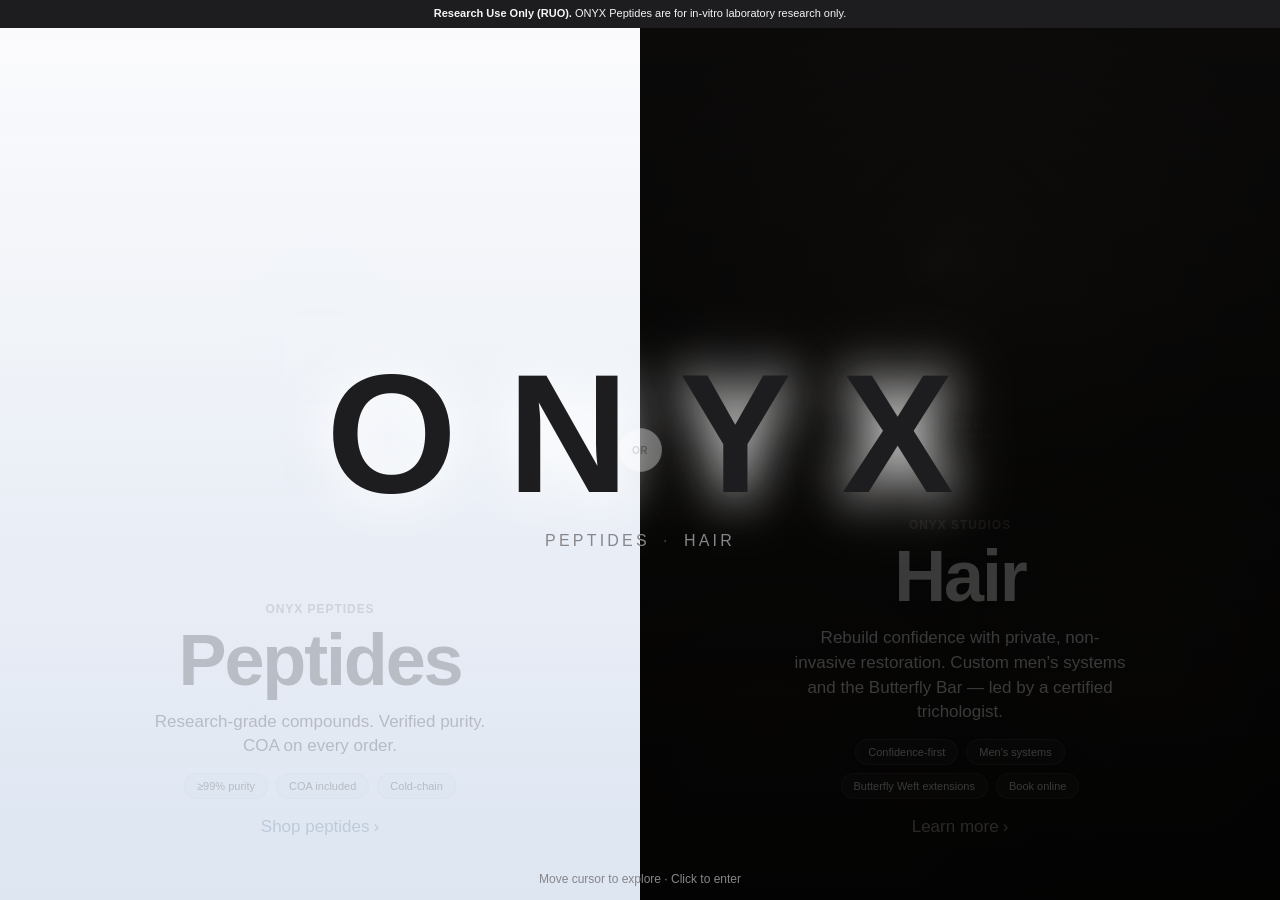
==== commit 324fbf0e: "Add files via upload" ====
--- a/index.html
+++ b/index.html
@@ -11,7 +11,7 @@
 </head>
 <body class="gateway-body">
   <div class="ruo-banner gateway-ruo" role="note">
-    <strong>Research Use Only (RUO).</strong> ONYX Peptides are for in-vitro laboratory research — not for human consumption.
+    <strong>Research Use Only (RUO).</strong> ONYX Peptides are for in-vitro laboratory research only.
   </div>
   <main class="renova-gateway" id="renovaGateway">
     <a href="peptides.html" class="gateway-panel gateway-panel-peptides" data-side="peptides">
